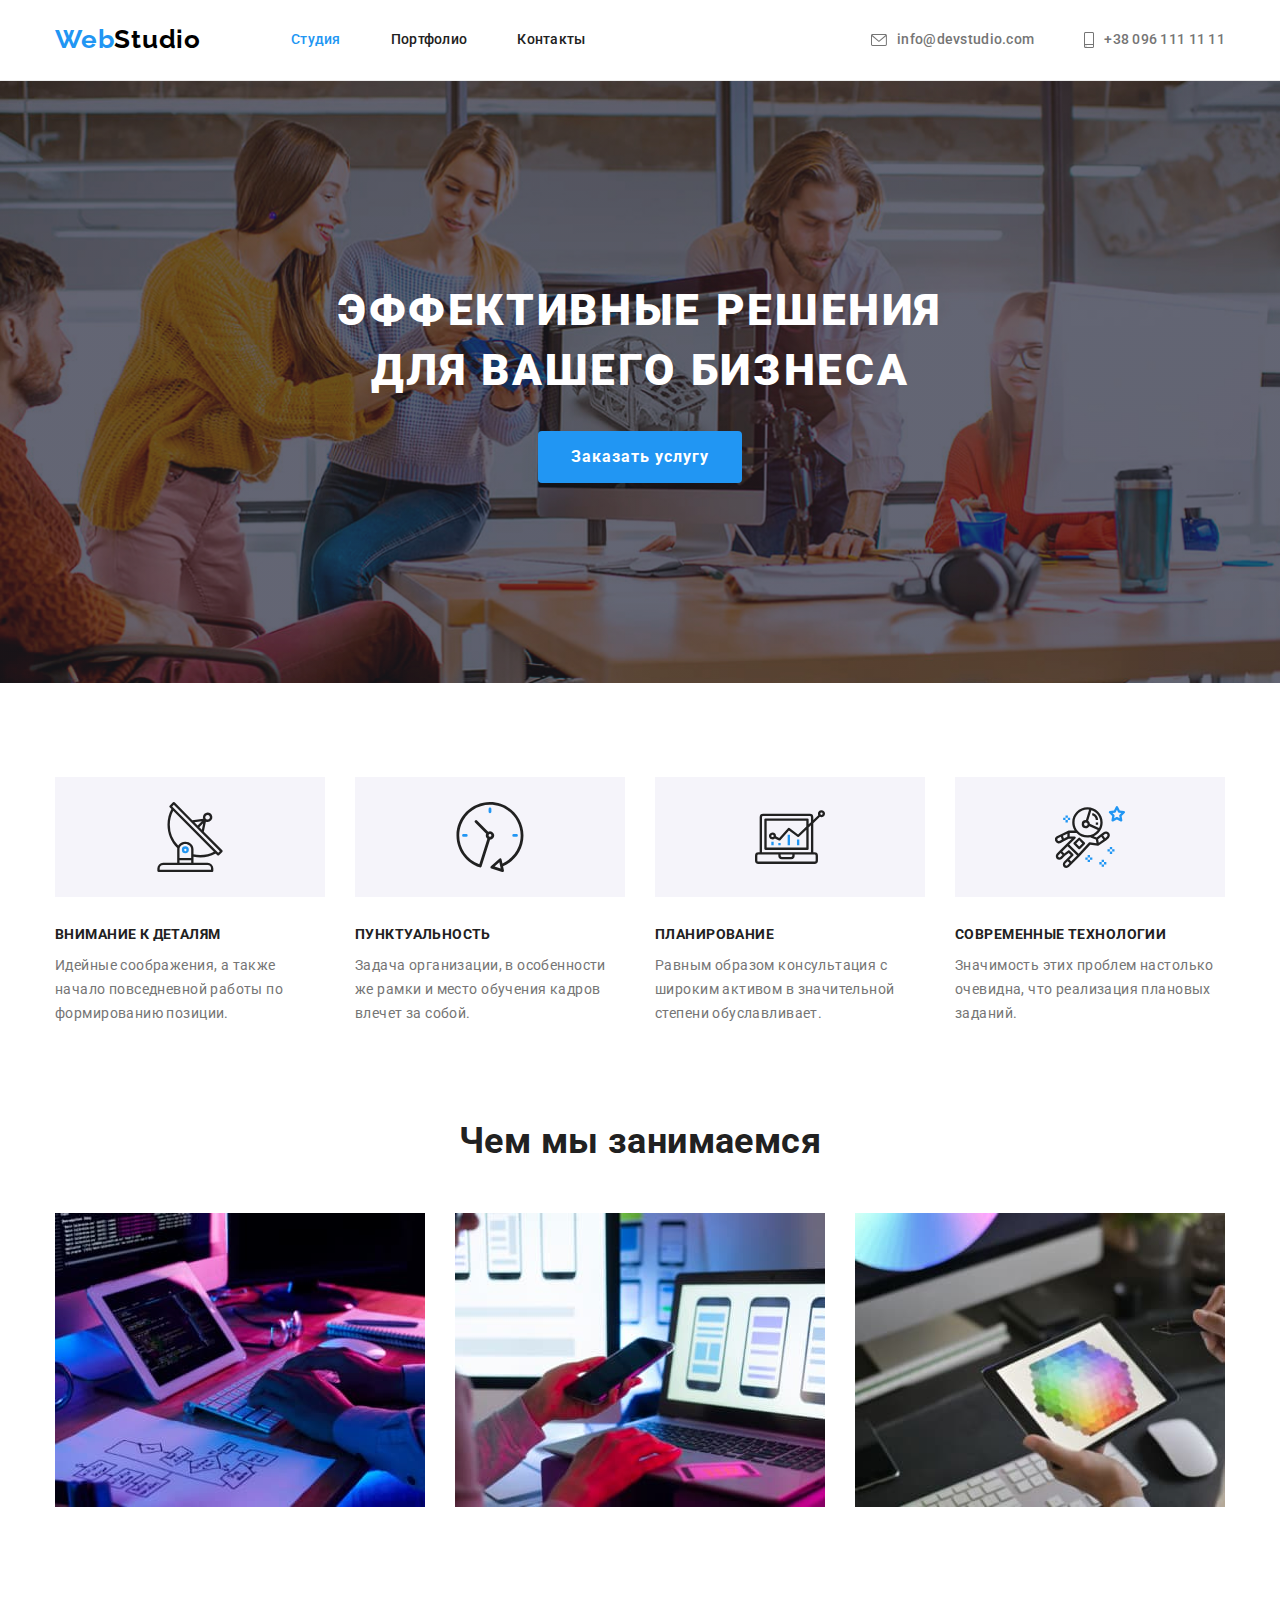
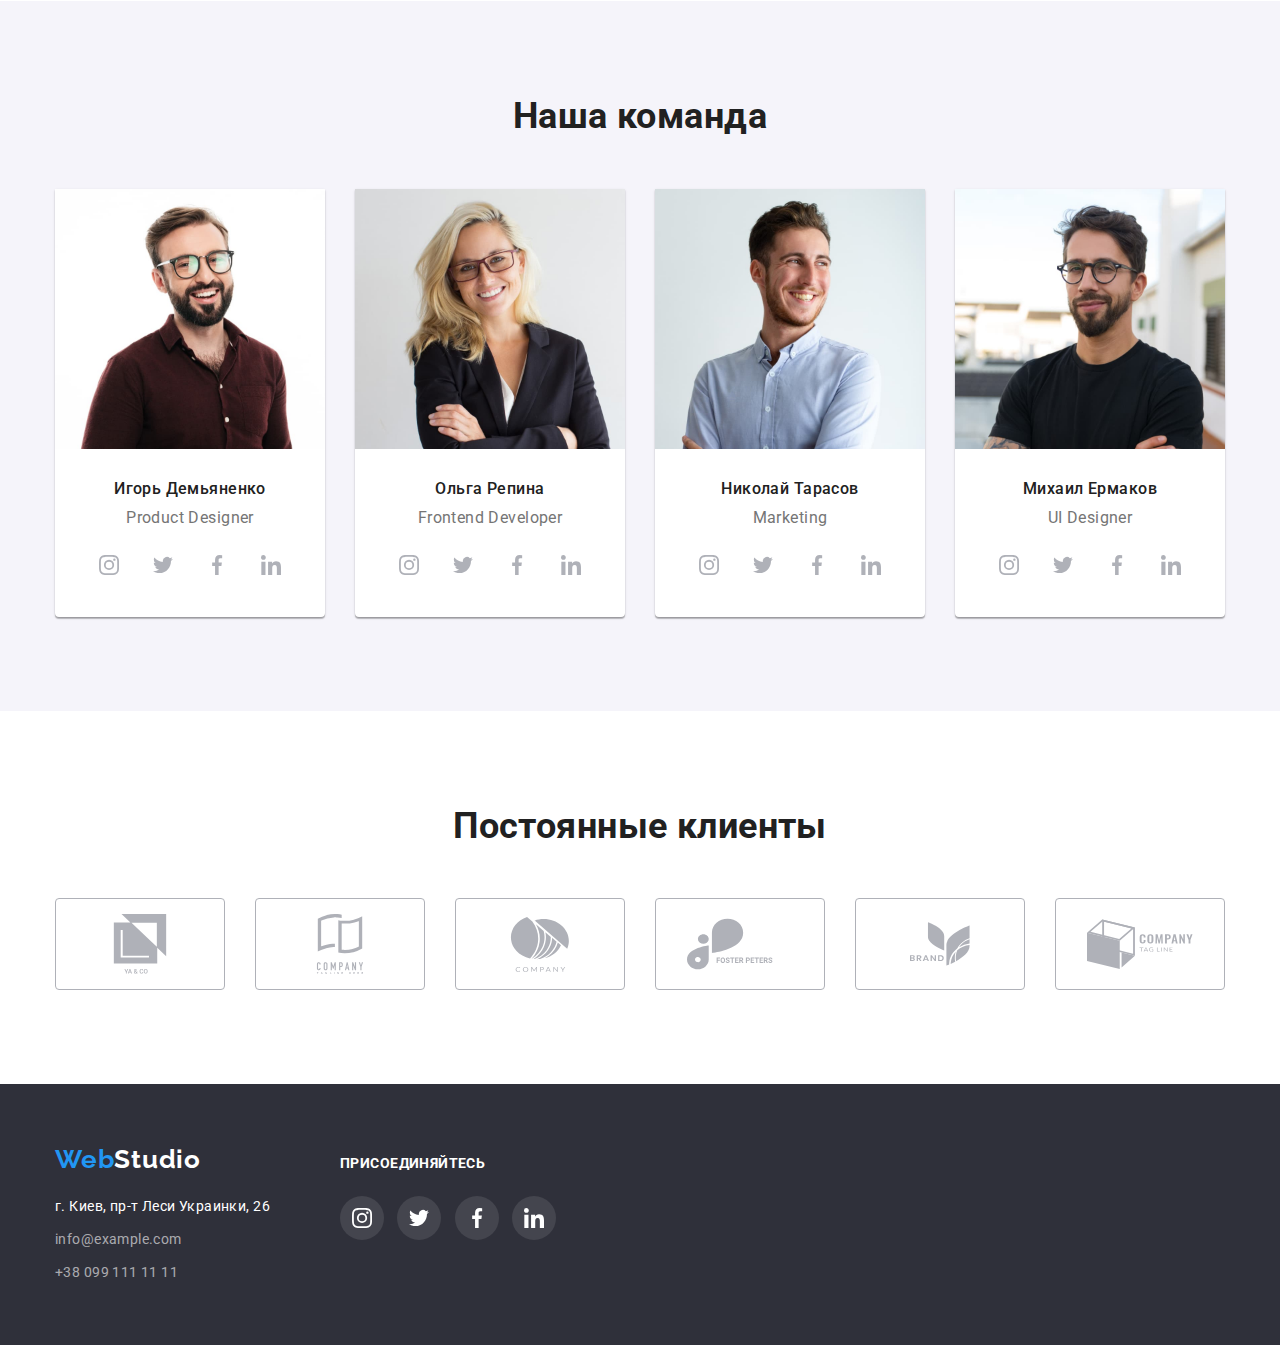
==== index.html @ 35629560 "copy of hw4" ====
<!DOCTYPE html>
<html lang="ru">
  <head>
    <meta charset="UTF-8" />
    <meta http-equiv="X-UA-Compatible" content="IE=edge" />
    <meta name="viewport" content="width=device-width, initial-scale=1.0" />
    <title>ВебСтудия</title>
    <link rel="preconnect" href="https://fonts.gstatic.com" />
    <link
      href="https://fonts.googleapis.com/css2?family=Raleway:wght@700&family=Roboto:wght@400;500;700;900&display=swap"
      rel="stylesheet"
    />
    <link
      rel="stylesheet"
      href="https://cdnjs.cloudflare.com/ajax/libs/modern-normalize/1.0.0/modern-normalize.min.css"
    />
    <link rel="stylesheet" href="./css/styles.css" />
  </head>
  <body class="page-body">
    <header class="start-section">
      <div class="container main-nav">
        <nav class="main-nav">
          <a href="./index.html" class="logo"
            >Web<span class="header-logo">Studio</span>
          </a>
          <ul class="site-nav list">
            <li class="item">
              <a href="./index.html" class="link current">Студия</a>
            </li>

            <li class="item">
              <a href="./portfolio.html" class="link">Портфолио</a>
            </li>

            <li class="item">
              <a href="" class="link">Контакты</a>
            </li>
          </ul>
        </nav>

        <ul class="contacts-nav list">
          <li class="item">
            <a href="mailto:info@devstudio.com" class="mail">
              <svg class="icon-mail" width="16" height="12">
                <use href="./images/icons.svg#icon-envelope"></use>
              </svg>
              info@devstudio.com
            </a>
          </li>

          <li class="item">
            <a href="tel:+380961111111" class="phone">
              <svg class="icon-phone" width="10" height="16">
                <use href="./images/icons.svg#icon-smartphone"></use>
              </svg>
              +38 096 111 11 11
            </a>
          </li>
        </ul>
      </div>
    </header>

    <main>
      <!--Hero-->
      <section class="hero">
        <h1 class="hero-title">Эффективные решения <br />для вашего бизнеса</h1>

        <button type="button" class="primary-button">Заказать услугу</button>
      </section>

      <!--Our advantages-->
      <section class="section">
        <div class="container">
          <h2 class="visually-hidden">Почему нас выбирают</h2>

          <ul class="advantage">
            <li class="item">
              <div class="icon-area">
                <svg class="icon-advantage">
                  <use href="./images/icons.svg#icon-antenna1"></use>
                </svg>
              </div>
              <h3 class="title">Внимание к деталям</h3>
              <p>
                Идейные соображения, а также начало повседневной работы по
                формированию позиции.
              </p>
            </li>

            <li class="item">
              <div class="icon-area">
                <svg class="icon-advantage">
                  <use href="./images/icons.svg#icon-clock1"></use>
                </svg>
              </div>
              <h3 class="title">Пунктуальность</h3>
              <p>
                Задача организации, в особенности же рамки и место обучения
                кадров влечет за собой.
              </p>
            </li>

            <li class="item">
              <div class="icon-area">
                <svg class="icon-advantage">
                  <use href="./images/icons.svg#icon-diagram1"></use>
                </svg>
              </div>
              <h3 class="title">Планирование</h3>
              <p>
                Равным образом консультация с широким активом в значительной
                степени обуславливает.
              </p>
            </li>

            <li class="item">
              <div class="icon-area">
                <svg class="icon-advantage">
                  <use href="./images/icons.svg#icon-astronaut1"></use>
                </svg>
              </div>
              <h3 class="title">Современные технологии</h3>
              <p>
                Значимость этих проблем настолько очевидна, что реализация
                плановых заданий.
              </p>
            </li>
          </ul>
        </div>
      </section>

      <!--Our features-->
      <section class="section our-features">
        <div class="container">
          <h2 class="section-title">Чем мы занимаемся</h2>

          <ul class="features list">
            <li class="item">
              <img
                src="./images/our-services/img.jpg"
                width="370"
                height="294"
                alt="компьютер"
              />
            </li>

            <li class="item">
              <img
                src="./images/our-services/img-1.jpg"
                width="370"
                height="294"
                alt="мобильный телефон"
              />
            </li>

            <li class="item">
              <img
                src="./images/our-services/img-2.jpg"
                width="370"
                height="294"
                alt="планшет"
              />
            </li>
          </ul>
        </div>
      </section>

      <!--Our team-->
      <section class="section our-team">
        <div class="container">
          <h2 class="section-title our-team">Наша команда</h2>
          <ul class="team list">
            <li class="item">
              <img
                src="./images/our-team/img.jpg"
                width="270"
                height="260"
                alt="сотрудник Игорь Демьяненко"
              />

              <div class="member-content">
                <h3 class="member">Игорь Демьяненко</h3>
                <p class="member-domain">Product Designer</p>
                <ul class="social-media">
                  <li>
                    <a href="instagram" class="media-link">
                      <svg>
                        <use href="./images/icons.svg#icon-instagram1"></use>
                      </svg>
                    </a>
                  </li>

                  <li>
                    <a href="instagram" class="media-link">
                      <svg>
                        <use href="./images/icons.svg#icon-twitter1"></use>
                      </svg>
                    </a>
                  </li>

                  <li>
                    <a href="instagram" class="media-link">
                      <svg>
                        <use href="./images/icons.svg#icon-facebook1"></use>
                      </svg>
                    </a>
                  </li>

                  <li>
                    <a href="instagram" class="media-link">
                      <svg>
                        <use href="./images/icons.svg#icon-linkedin1"></use>
                      </svg>
                    </a>
                  </li>
                </ul>
              </div>
            </li>

            <li class="item">
              <img
                src="./images/our-team/img-1.jpg"
                width="270"
                height="260"
                alt="сотрудница Ольга Репина"
              />

              <div class="member-content">
                <h3 class="member">Ольга Репина</h3>
                <p class="member-domain">Frontend Developer</p>
                <ul class="social-media">
                  <li>
                    <a href="instagram" class="media-link">
                      <svg>
                        <use href="./images/icons.svg#icon-instagram1"></use>
                      </svg>
                    </a>
                  </li>

                  <li>
                    <a href="instagram" class="media-link">
                      <svg>
                        <use href="./images/icons.svg#icon-twitter1"></use>
                      </svg>
                    </a>
                  </li>

                  <li>
                    <a href="instagram" class="media-link">
                      <svg>
                        <use href="./images/icons.svg#icon-facebook1"></use>
                      </svg>
                    </a>
                  </li>

                  <li>
                    <a href="instagram" class="media-link">
                      <svg>
                        <use href="./images/icons.svg#icon-linkedin1"></use>
                      </svg>
                    </a>
                  </li>
                </ul>
              </div>
            </li>

            <li class="item">
              <img
                src="./images/our-team/img-2.jpg"
                width="270"
                height="260"
                alt="сотрудник Николай Тарасов"
              />

              <div class="member-content">
                <h3 class="member">Николай Тарасов</h3>
                <p class="member-domain">Marketing</p>
                <ul class="social-media">
                  <li>
                    <a href="instagram" class="media-link">
                      <svg>
                        <use href="./images/icons.svg#icon-instagram1"></use>
                      </svg>
                    </a>
                  </li>

                  <li>
                    <a href="instagram" class="media-link">
                      <svg>
                        <use href="./images/icons.svg#icon-twitter1"></use>
                      </svg>
                    </a>
                  </li>

                  <li>
                    <a href="instagram" class="media-link">
                      <svg>
                        <use href="./images/icons.svg#icon-facebook1"></use>
                      </svg>
                    </a>
                  </li>

                  <li>
                    <a href="instagram" class="media-link">
                      <svg>
                        <use href="./images/icons.svg#icon-linkedin1"></use>
                      </svg>
                    </a>
                  </li>
                </ul>
              </div>
            </li>

            <li class="item">
              <img
                src="./images/our-team/img-3.jpg"
                width="270"
                height="260"
                alt="сотрудник Михаил Ермаков"
              />

              <div class="member-content">
                <h3 class="member">Михаил Ермаков</h3>
                <p class="member-domain">UI Designer</p>
                <ul class="social-media">
                  <li>
                    <a href="instagram" class="media-link">
                      <svg>
                        <use href="./images/icons.svg#icon-instagram1"></use>
                      </svg>
                    </a>
                  </li>

                  <li>
                    <a href="instagram" class="media-link">
                      <svg>
                        <use href="./images/icons.svg#icon-twitter1"></use>
                      </svg>
                    </a>
                  </li>

                  <li>
                    <a href="instagram" class="media-link">
                      <svg>
                        <use href="./images/icons.svg#icon-facebook1"></use>
                      </svg>
                    </a>
                  </li>

                  <li>
                    <a href="instagram" class="media-link">
                      <svg>
                        <use href="./images/icons.svg#icon-linkedin1"></use>
                      </svg>
                    </a>
                  </li>
                </ul>
              </div>
            </li>
          </ul>
        </div>
      </section>

      <!-- Our clients -->
      <section class="section">
        <div class="container">
          <h2 class="section-title">Постоянные клиенты</h2>
          <ul class="clients">
            <li>
              <a href="client1" class="clients-list">
                <svg>
                  <use href="./images/icons.svg#icon-client1"></use>
                </svg>
              </a>
            </li>

            <li>
              <a href="client1" class="clients-list">
                <svg>
                  <use href="./images/icons.svg#icon-client2"></use>
                </svg>
              </a>
            </li>

            <li>
              <a href="client1" class="clients-list">
                <svg>
                  <use href="./images/icons.svg#icon-client3"></use>
                </svg>
              </a>
            </li>

            <li>
              <a href="client1" class="clients-list">
                <svg>
                  <use href="./images/icons.svg#icon-client4"></use>
                </svg>
              </a>
            </li>

            <li>
              <a href="client1" class="clients-list">
                <svg>
                  <use href="./images/icons.svg#icon-client5"></use>
                </svg>
              </a>
            </li>

            <li>
              <a href="client1" class="clients-list">
                <svg>
                  <use href="./images/icons.svg#icon-client6"></use>
                </svg>
              </a>
            </li>
          </ul>
        </div>
      </section>
    </main>

    <footer class="end-section">
      <div class="container footer">
        <div>
          <a href="./index.html" class="logo"
            >Web<span class="footer-logo">Studio</span></a
          >

          <address>
            <ul class="contacts list">
              <li>
                <a
                  href="https://goo.gl/maps/t6DotwfBAQ6YohRX9"
                  target="_blank"
                  rel="noopener noreferrer"
                  class="address"
                >
                  г. Киев, пр-т Леси Украинки, 26</a
                >
              </li>

              <li>
                <a href="mailto:info@example.com" class="mail"
                  >info@example.com
                </a>
              </li>

              <li>
                <a href="tel:+380991111111" class="phone">+38 099 111 11 11 </a>
              </li>
            </ul>
          </address>
        </div>

        <div class="connect-section">
          <b class="connect"> присоединяйтесь </b>

          <ul class="connect-links">
            <li class="links">
              <a href="instagram-link">
                <svg>
                  <use href="./images/icons.svg#icon-instagram1"></use>
                </svg>
              </a>
            </li>

            <li class="links">
              <a href="twitter-link">
                <svg>
                  <use href="./images/icons.svg#icon-twitter1"></use>
                </svg>
              </a>
            </li>

            <li class="links">
              <a href="facebook-link">
                <svg>
                  <use href="./images/icons.svg#icon-facebook1"></use>
                </svg>
              </a>
            </li>

            <li class="links">
              <a href="linkedin-link">
                <svg>
                  <use href="./images/icons.svg#icon-linkedin1"></use>
                </svg>
              </a>
            </li>
          </ul>
        </div>
      </div>
    </footer>
  </body>
</html>
---- css/styles.css ----
:root {
  --primary-text-color: #757575;
  --title-text-color: #212121;
  --accent-color: #2196f3;
  --main-bg-color: #ffffff;
  --primary-bg-color: #2f303a;
  --secondary-bg-color: #f5f4fa;
  --adrress-color: rgba(255, 255, 255, 0.6);
  --logo-color: #000000;
  --portfolio-cards-gap: 30px;
  --icon-color: rgba(175, 177, 184, 1);
}

.visually-hidden {
  position: absolute !important;
  clip: rect(1px 1px 1px 1px);
  padding: 0 !important;
  border: 0 !important;
  height: 1px !important;
  width: 1px !important;
  overflow: hidden;
}

h1,
h2,
h3,
h4,
h5,
h6,
p {
  margin-top: 0;
  margin-bottom: 0;
}

address {
  font-style: normal;
}

a {
  text-decoration: none;
}

img {
  display: block;
  max-width: 100%;
  height: auto;
}

ul {
  list-style: none;
  padding-left: 0;
  margin: 0;
}

.section {
  padding: 94px 0;
}

/* .section.no-padding {
  padding-top: 0;
  padding-bottom: 0;
} */

.container {
  width: 1200px;
  margin-left: auto;
  margin-right: auto;
  padding-left: 15px;
  padding-right: 15px;
}

.page-body {
  background-color: var(--main-bg-color);
  color: var(--primary-text-color);
  font-family: "Roboto", sans-serif;
  font-size: 14px;
  letter-spacing: 0.03em;
  line-height: 1.71;
}

/*header*/

.start-section {
  border-bottom: 1px solid #ececec;
}

.main-nav {
  display: flex;
  align-items: center;
}

.logo {
  color: var(--accent-color);
  font-family: "Raleway", sans-serif;
  font-weight: bold;
  font-size: 26px;
  line-height: 1.2;
  letter-spacing: 0.03em;
}

.header-logo {
  color: var(--logo-color);
}

.footer-logo {
  color: var(--main-bg-color);
}

/*site nav*/

.site-nav.list {
  display: flex;
  margin-left: 90px;
}

.site-nav .link {
  color: var(--title-text-color);
}

.contacts-nav .item:not(:last-child),
.site-nav .item:not(:last-child) {
  margin-right: 50px;
}
.contacts-nav .mail,
.contacts-nav .phone,
.site-nav .link {
  display: flex;
  padding-top: 32px;
  padding-bottom: 32px;
}

/* site+contacts nav */
.site-nav .current,
.site-nav .link:hover,
.site-nav .link:focus,
.contacts-nav .mail:hover,
.contacts-nav .mail:focus,
.contacts-nav .phone:hover,
.contacts-nav .phone:focus {
  color: var(--accent-color);
}

.site-nav,
.contacts-nav {
  font-weight: 500;
  font-size: 14px;
  line-height: 1.1;
  letter-spacing: 0.02em;
}

/*contacts nav*/

.contacts-nav.list {
  display: flex;
  margin-left: auto;
}

.contacts-nav .mail,
.contacts-nav .phone {
  color: var(--primary-text-color);
  align-items: center;
}

.icon-mail,
.icon-phone {
  fill: currentColor;
  margin-right: 10px;
}

/*Hero*/

.hero {
  text-align: center;
  padding-top: 200px;
  padding-bottom: 200px;
  max-width: 1600px;
  margin-right: auto;
  margin-left: auto;
  background-image: linear-gradient(
      rgba(47, 48, 58, 0.4),
      rgba(47, 48, 58, 0.4)
    ),
    url("../images/main-img.jpg");
  background-position: center;
  background-repeat: no-repeat;
  background-size: cover;
}

.hero,
.end-section {
  background-color: var(--primary-bg-color);
}

.hero-title {
  margin-bottom: 30px;

  color: var(--main-bg-color);
  font-weight: 900;
  font-size: 44px;
  line-height: 1.36;
  text-align: center;
  letter-spacing: 0.06em;
  text-transform: uppercase;
}

.primary-button,
.primary-button:hover,
.primary-button:focus {
  border-radius: 4px;
  border: 1px solid transparent;
  padding: 10px 32px;

  background-color: var(--accent-color);
  color: var(--main-bg-color);
  font-weight: bold;
  font-size: 16px;
  line-height: 1.9;
  letter-spacing: 0.06em;
  cursor: pointer;
}

/*main*/

.icon-area {
  width: 270px;
  height: 120px;
  background-color: var(--secondary-bg-color);
  margin-bottom: 30px;
  display: flex;
  justify-content: center;
  align-items: center;
}

.icon-advantage {
  width: 70px;
  height: 70px;
}

.advantage .item:not(:last-child) {
  margin-right: 30px;
}

.advantage {
  display: flex;
}

.section-title {
  color: var(--title-text-color);
  font-weight: bold;
  font-size: 36px;
  line-height: 1.2;
  text-align: center;
}

.title {
  margin-bottom: 12px;

  color: var(--title-text-color);
  font-weight: bold;
  font-size: 14px;
  line-height: 1.1;
  text-transform: uppercase;
}

/* our features */

.our-features {
  padding-top: 0px;
}

.features .item:not(:last-child) {
  margin-right: 30px;
}

.features.list {
  display: flex;
  margin-top: 50px;
}

/*our team*/

.our-team {
  background-color: var(--secondary-bg-color);
}

.team.list {
  display: flex;
  margin-top: 50px;
}

.team .item {
  border-radius: 0px 0px 4px 4px;

  background-color: var(--main-bg-color);

  box-shadow: 0px 1px 3px rgba(0, 0, 0, 0.12), 0px 1px 1px rgba(0, 0, 0, 0.14),
    0px 2px 1px rgba(0, 0, 0, 0.2);
}

.team .item:not(:last-child) {
  margin-right: 30px;
}

.member-content {
  padding-top: 30px;
  padding-bottom: 30px;
}

.member {
  margin-bottom: 10px;

  color: var(--title-text-color);
  font-weight: 500;
  font-size: 16px;
  line-height: 1.2;
  text-align: center;
}

.member-domain {
  font-size: 16px;
  line-height: 1.2;
  text-align: center;
}

.social-media {
  display: flex;
  justify-content: center;
  margin-top: 16px;
}

.social-media li:not(:last-child) {
  margin-right: 10px;
}

.media-link {
  width: 44px;
  height: 44px;
  display: flex;
  justify-content: center;
  align-items: center;
  border-radius: 50%;
}

.media-link:hover,
.media-link:focus {
  background-color: var(--accent-color);
}

.media-link:hover svg,
.media-link:focus svg {
  fill: var(--main-bg-color);
}

.social-media svg {
  width: 20px;
  height: 20px;
  fill: var(--icon-color);
}

/* our clients */

.clients {
  display: flex;
  margin-top: 50px;
}

.clients li:not(:last-child) {
  margin-right: 30px;
}

.clients-list {
  width: 170px;
  height: 92px;
  display: flex;
  justify-content: center;
  align-items: center;
  border: 1px solid var(--icon-color);
  border-radius: 4px;
}

.clients-list:hover,
.clients-list:hover svg,
.clients-list:focus,
.clients-list:focus svg {
  border-color: var(--accent-color);
  fill: var(--accent-color);
}

.clients svg {
  width: 106px;
  height: 60px;
  fill: var(--icon-color);
}

/*footer*/

.end-section .logo {
  display: block;
  margin-bottom: 20px;
}

.end-section {
  padding-top: 60px;
  padding-bottom: 60px;
}

.address {
  color: var(--main-bg-color);
}

.end-section .mail,
.end-section .phone {
  display: block;

  color: var(--adrress-color);
}

.address:hover,
.address:focus,
.end-section .mail:hover,
.end-section .mail:focus,
.end-section .phone:hover,
.end-section .phone:focus {
  color: var(--accent-color);
}

.contacts li {
  margin-top: 9px;
}

.connect {
  color: var(--main-bg-color);
  text-transform: uppercase;
}

.footer {
  display: flex;
  align-items: baseline;
}

.connect-section {
  margin-left: 70px;
}

.connect-links {
  margin-top: 20px;
}

.links {
  display: inline-flex;
}

.links a {
  width: 44px;
  height: 44px;
  display: flex;
  justify-content: center;
  align-items: center;
  border-radius: 50%;
  background-color: #44454e;
}

.links:not(:last-child) {
  margin-right: 10px;
}

.links:hover a,
.links a:focus {
  background-color: var(--accent-color);
}

.links svg {
  width: 20px;
  height: 20px;
  fill: var(--main-bg-color);
}

/*portfolio*/

.portfolio-nav {
  display: flex;
  justify-content: center;
  margin-bottom: 50px;
}

.portfolio-nav .item:not(:last-child) {
  margin-right: 8px;
}

.portfolio-nav .item:hover,
.portfolio-nav .item:focus {
  box-shadow: 0px 3px 1px rgba(0, 0, 0, 0.1), 0px 1px 2px rgba(0, 0, 0, 0.08),
    0px 2px 2px rgba(0, 0, 0, 0.12);
  border-radius: 4px;
}

.secondary-button {
  border-radius: 4px;
  border: 1px solid transparent;
  padding: 6px 22px;

  color: var(--title-text-color);
  background-color: var(--secondary-bg-color);
  font-family: Roboto;
  font-style: normal;
  font-weight: 500;
  font-size: 16px;
  line-height: 1.6;
  text-align: center;
  letter-spacing: 0.03em;
  cursor: pointer;
}

.secondary-button:hover,
.secondary-button:focus {
  color: var(--main-bg-color);
  background-color: var(--accent-color);
}

.special-button,
.special-button:hover,
.special-button:focus {
  border-radius: 4px;
  border: 1px solid var(--accent-color);
  padding: 6px 22px;

  background-color: var(--accent-color);
  color: var(--main-bg-color);
  font-family: Roboto;
  font-style: normal;
  font-weight: 500;
  font-size: 16px;
  line-height: 1.6;
  text-align: center;
  letter-spacing: 0.03em;
  cursor: pointer;
}

.portfolio-cards {
  display: flex;
  flex-wrap: wrap;
  margin-left: calc(-1 * var(--portfolio-cards-gap));
  margin-top: calc(-1 * var(--portfolio-cards-gap));
}

.portfolio-cards .item {
  flex-basis: calc(100% / 3- var(--portfolio-cards-gap));
  margin-left: var(--portfolio-cards-gap);
  margin-top: var(--portfolio-cards-gap);
  background-color: var(--main-bg-color);
}

.portfolio-cards .link:hover,
.portfolio-cards .link:focus {
  box-shadow: 0px 1px 1px rgba(0, 0, 0, 0.12), 0px 4px 4px rgba(0, 0, 0, 0.06),
    1px 4px 6px rgba(0, 0, 0, 0.16);
}

.card-content {
  padding: 20px 24px;
  border: 1px solid rgba(238, 238, 238, 1);
}

.card-text {
  margin-top: 4px;
}

.portfolio-cards .link {
  display: block;
  color: var(--primary-text-color);
  font-size: 16px;
  line-height: 1.14;
}

.link-title {
  color: var(--title-text-color);
  font-family: Roboto;
  font-style: normal;
  font-weight: bold;
  font-size: 18px;
  line-height: 2;
  letter-spacing: 0.06em;
}
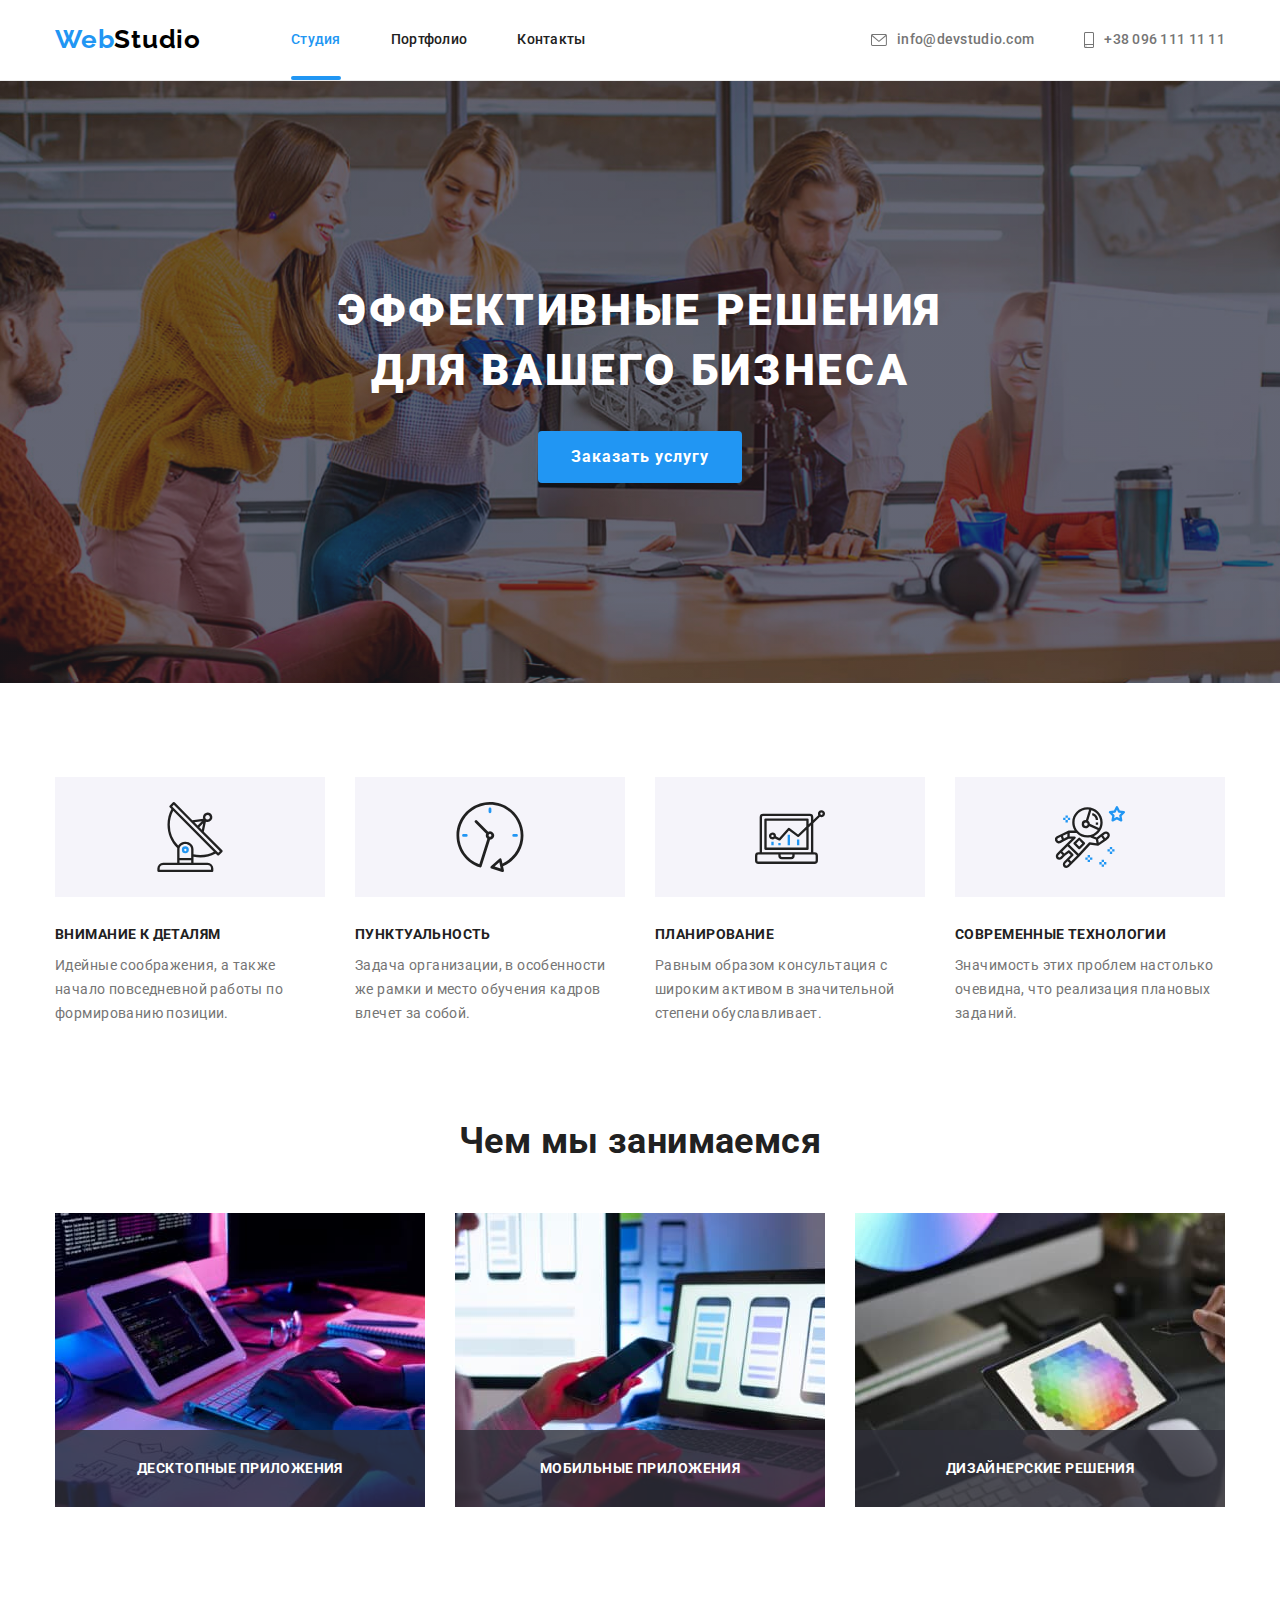
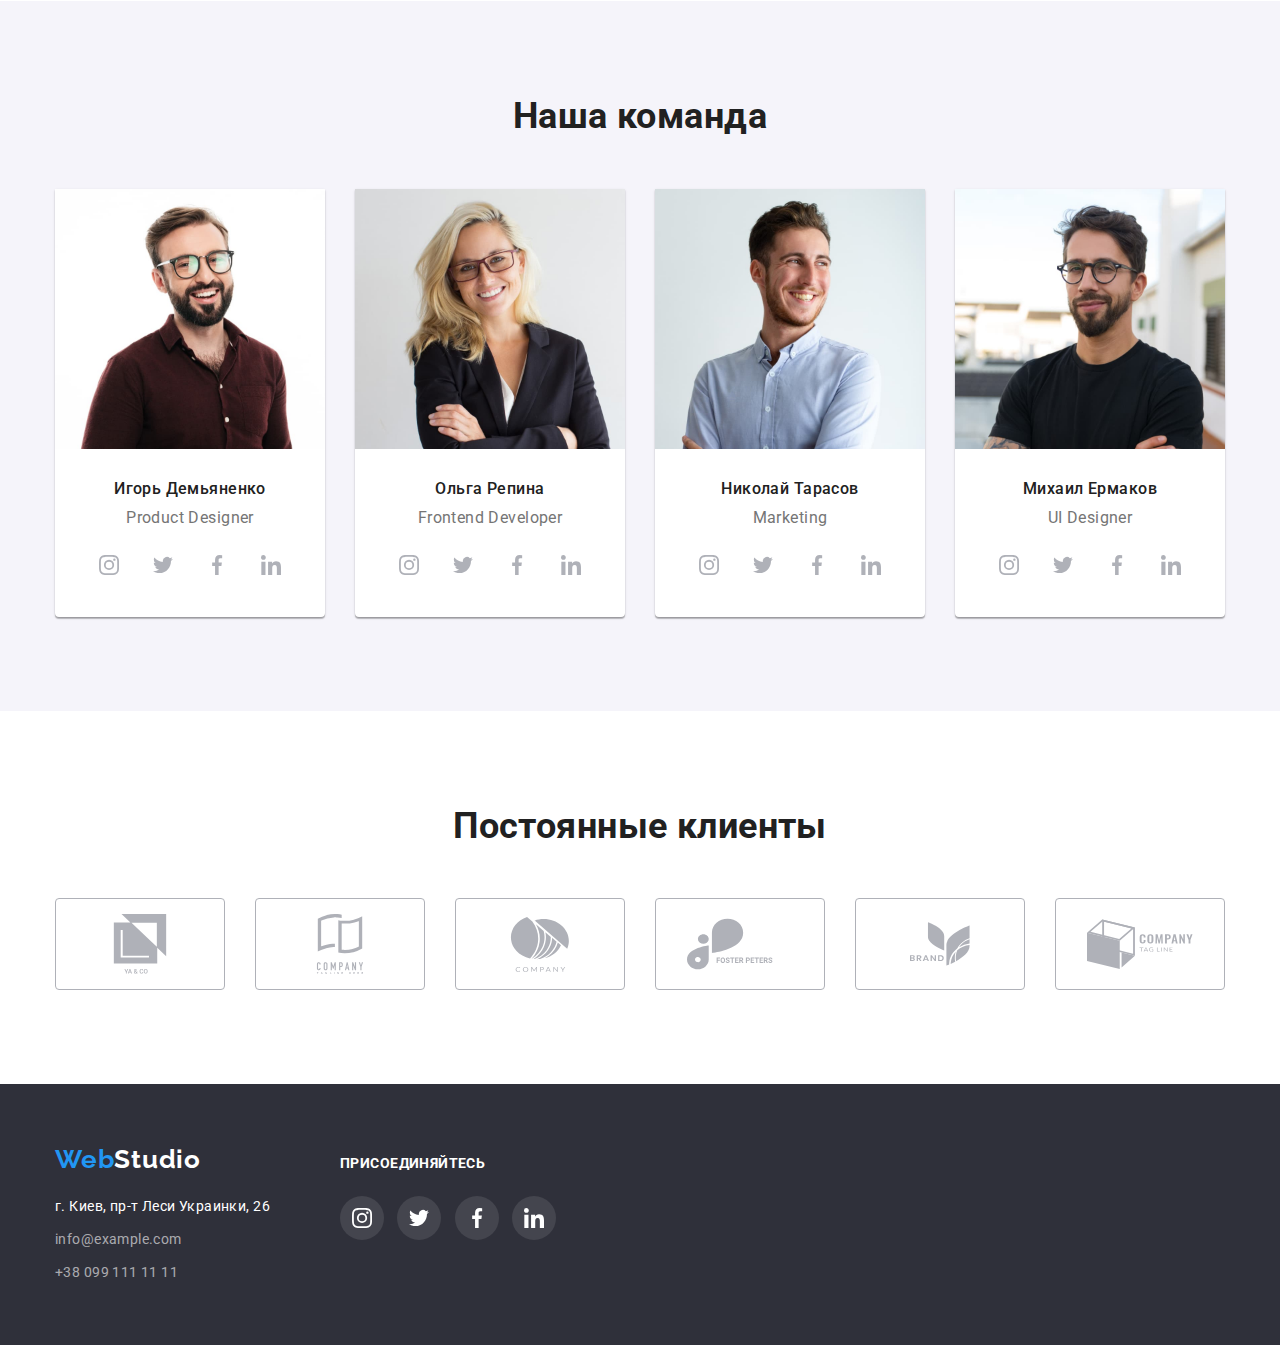
==== commit 1bb2b0b3: "добавляет эффекты в хедере и в секции "чем мы занимаемся"" ====
--- a/index.html
+++ b/index.html
@@ -142,6 +142,8 @@
                 height="294"
                 alt="компьютер"
               />
+
+              <p class="info-text">Десктопные приложения</p>
             </li>
 
             <li class="item">
@@ -151,6 +153,8 @@
                 height="294"
                 alt="мобильный телефон"
               />
+
+              <p class="info-text">Мобильные приложения</p>
             </li>
 
             <li class="item">
@@ -160,6 +164,8 @@
                 height="294"
                 alt="планшет"
               />
+
+              <p class="info-text">Дизайнерские решения</p>
             </li>
           </ul>
         </div>
--- a/css/styles.css
+++ b/css/styles.css
@@ -146,6 +146,22 @@
   font-size: 14px;
   line-height: 1.1;
   letter-spacing: 0.02em;
+}
+
+.site-nav .item {
+  position: relative;
+}
+
+.current::after {
+  content: "";
+  width: 100%;
+  height: 4px;
+  border-radius: 2px;
+  background-color: var(--accent-color);
+
+  position: absolute;
+  bottom: 0px;
+  left: 0px;
 }
 
 /*contacts nav*/
@@ -277,6 +293,26 @@
   margin-top: 50px;
 }
 
+.features .item {
+  position: relative;
+}
+
+.features .info-text {
+  background-color: rgba(47, 48, 58, 0.8);
+  color: var(--main-bg-color);
+  font-size: 14px;
+  font-weight: bold;
+  text-transform: uppercase;
+  padding: 27px;
+  display: flex;
+  justify-content: center;
+
+  position: absolute;
+  bottom: 0;
+  left: 0;
+  width: 100%;
+}
+
 /*our team*/
 
 .our-team {
